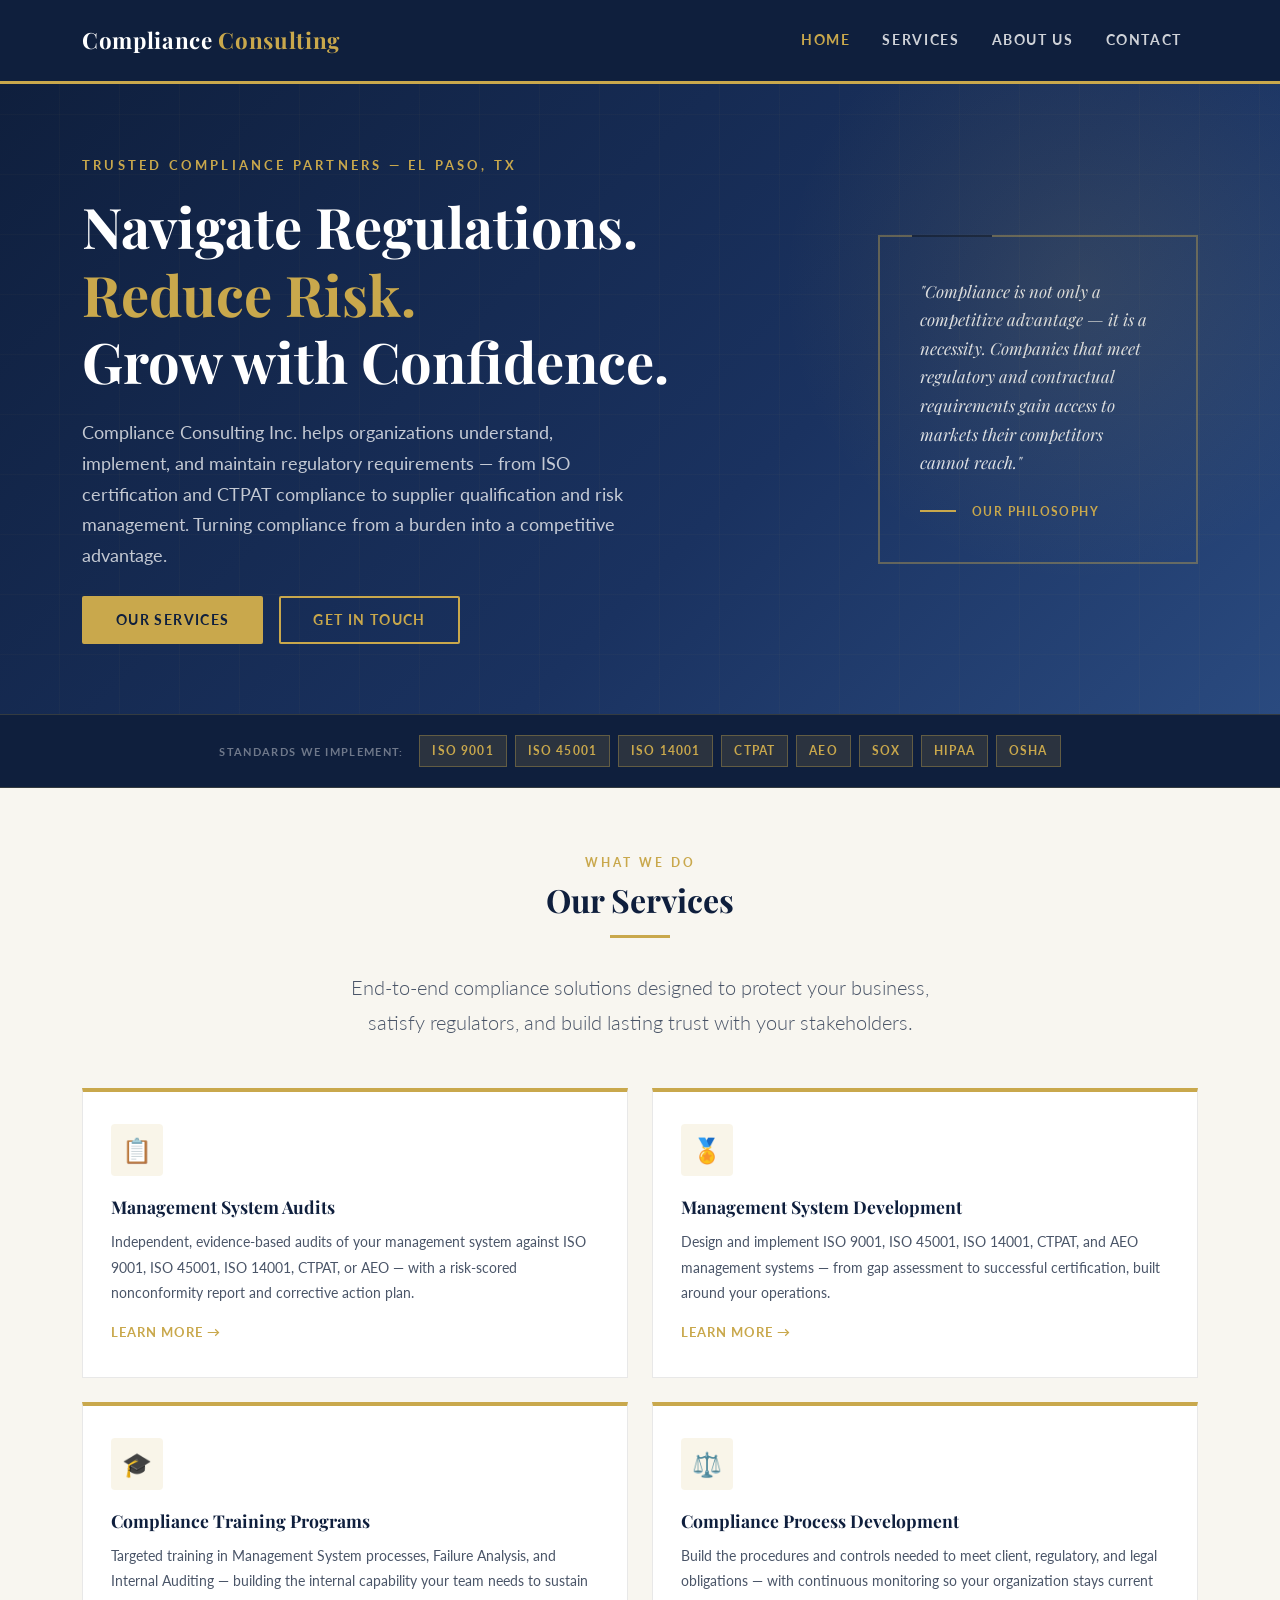
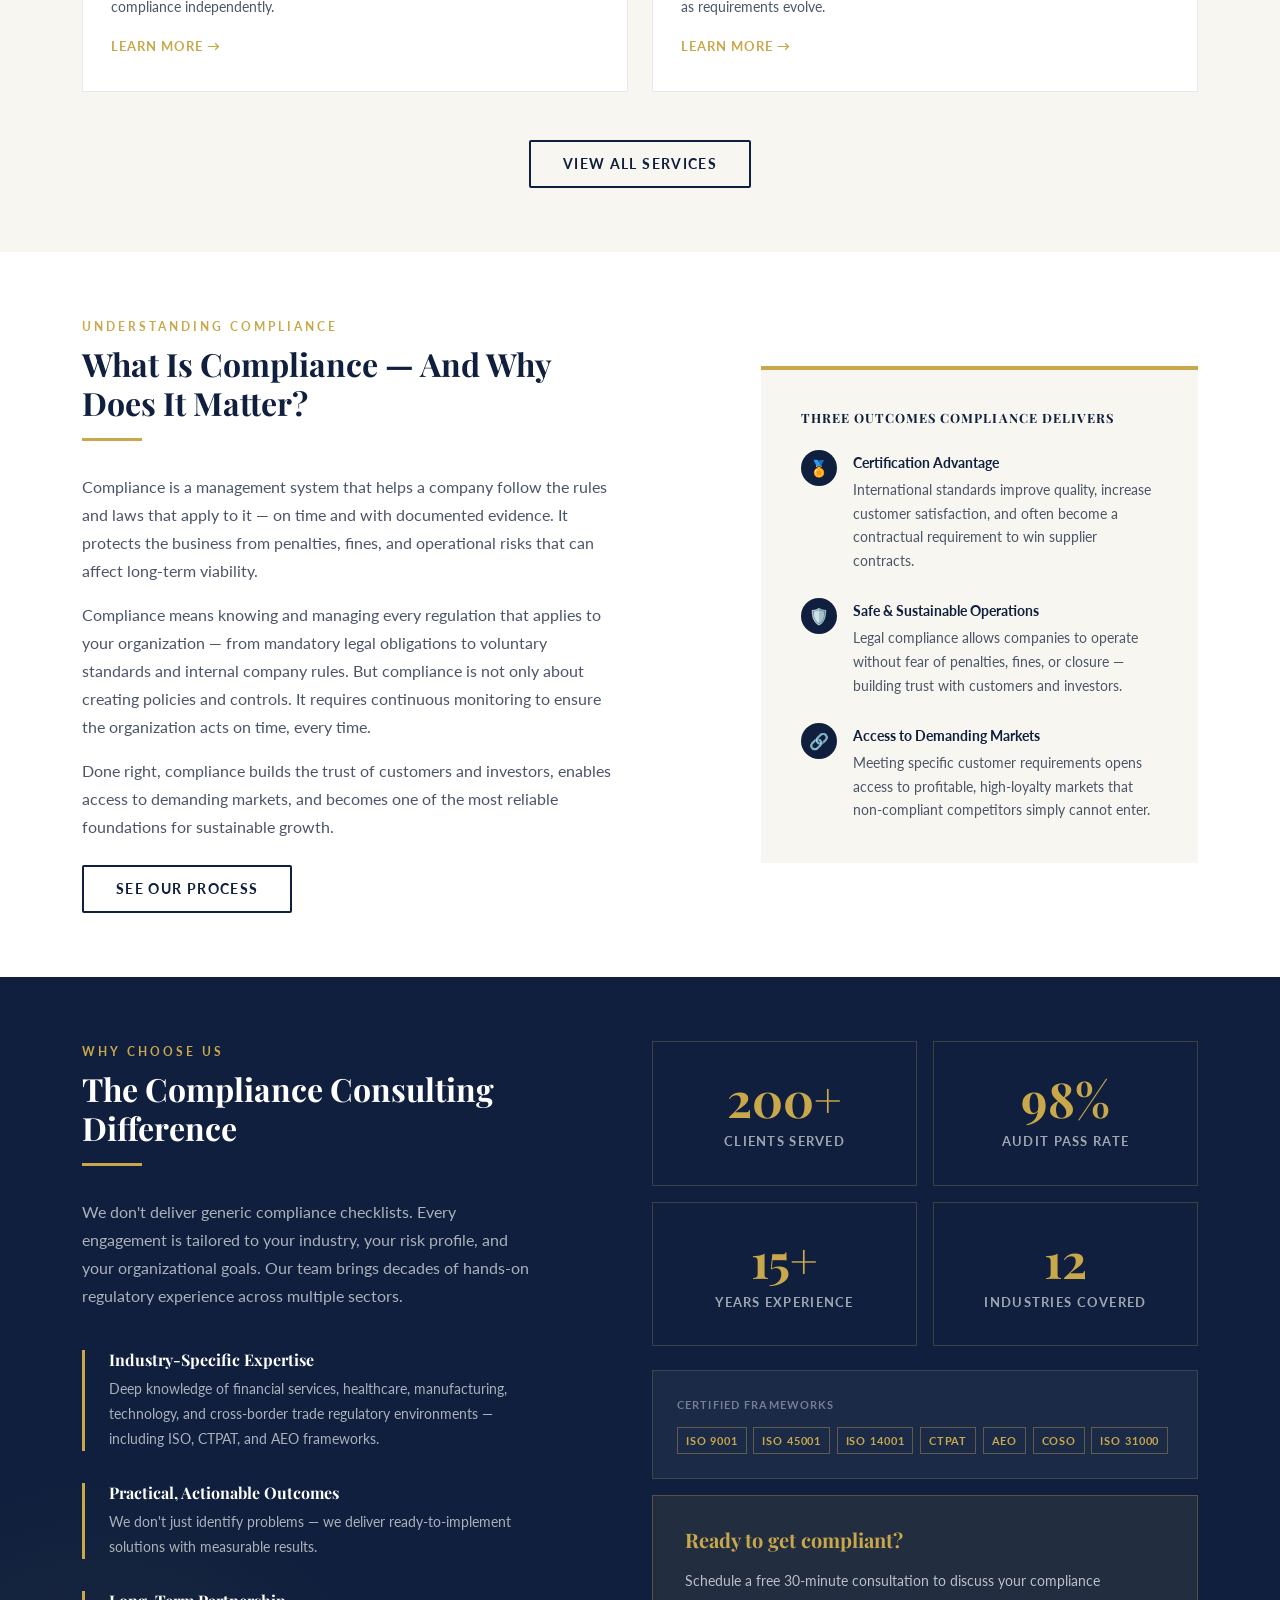
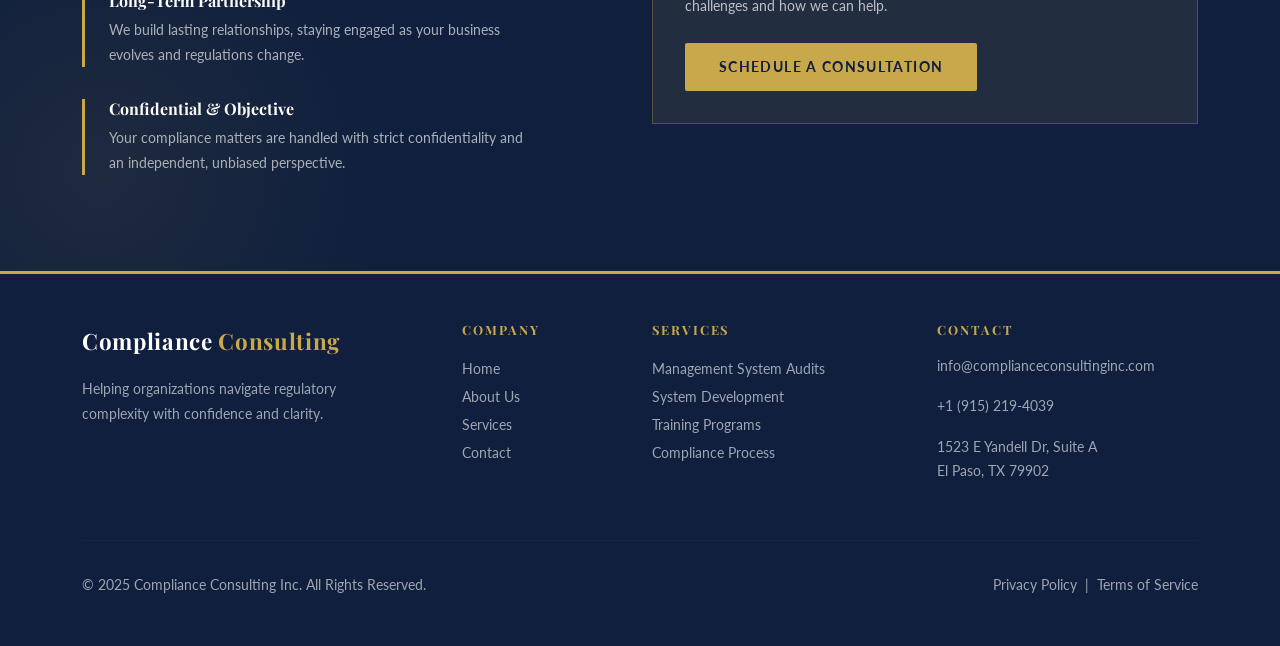
==== index.html @ f1fbb879 "Initial commit" ====
<!DOCTYPE html>
<html lang="en">
<head>
    <meta charset="UTF-8">
    <meta name="viewport" content="width=device-width, initial-scale=1.0">
    <meta name="description" content="Compliance Consulting Inc. — Expert regulatory compliance, risk management, ISO certification, and audit services in El Paso, TX.">
    <title>Compliance Consulting Inc.</title>
    <link href="https://cdn.jsdelivr.net/npm/bootstrap@5.3.0-alpha1/dist/css/bootstrap.min.css" rel="stylesheet">
    <link rel="stylesheet" href="css/styles.css">
</head>
<body>

    <!-- ===== NAVBAR ===== -->
    <nav class="navbar navbar-expand-lg navbar-dark sticky-top">
        <div class="container">
            <a class="navbar-brand" href="index.html">
                Compliance <span>Consulting</span>
            </a>
            <button class="navbar-toggler" type="button" data-bs-toggle="collapse"
                data-bs-target="#navbarNav" aria-controls="navbarNav"
                aria-expanded="false" aria-label="Toggle navigation">
                <span class="navbar-toggler-icon"></span>
            </button>
            <div class="collapse navbar-collapse" id="navbarNav">
                <ul class="navbar-nav ms-auto">
                    <li class="nav-item"><a class="nav-link active" href="#home">Home</a></li>
                    <li class="nav-item"><a class="nav-link" href="#services">Services</a></li>
                    <li class="nav-item"><a class="nav-link" href="pages/about.html">About Us</a></li>
                    <li class="nav-item"><a class="nav-link" href="pages/contact.html">Contact</a></li>
                </ul>
            </div>
        </div>
    </nav>

    <!-- ===== HERO ===== -->
    <section id="home" class="hero d-flex align-items-center py-5">
        <div class="container">
            <div class="row align-items-center">
                <div class="col-lg-7">
                    <div class="hero-content">
                        <span class="hero-eyebrow fade-up fade-up-1">Trusted Compliance Partners — El Paso, TX</span>
                        <h1 class="fade-up fade-up-2">
                            Navigate Regulations.<br>
                            <span>Reduce Risk.</span><br>
                            Grow with Confidence.
                        </h1>
                        <p class="my-4 fade-up fade-up-3">
                            Compliance Consulting Inc. helps organizations understand, implement, and maintain 
                            regulatory requirements — from ISO certification and CTPAT compliance to supplier 
                            qualification and risk management. Turning compliance from a burden into a 
                            competitive advantage.
                        </p>
                        <div class="d-flex gap-3 flex-wrap fade-up fade-up-4">
                            <a href="#services" class="btn btn-gold">Our Services</a>
                            <a href="pages/contact.html" class="btn btn-outline-gold">Get in Touch</a>
                        </div>
                    </div>
                </div>
                <div class="col-lg-5 d-none d-lg-flex justify-content-end">
                    <div style="border: 2px solid rgba(201,168,76,0.4); padding: 2.5rem; position: relative; max-width: 320px; width: 100%;">
                        <div style="position: absolute; top: -2px; left: 2rem; width: 80px; height: 2px; background: var(--navy);"></div>
                        <p style="font-family: var(--font-display); font-size: 1.05rem; color: rgba(255,255,255,0.85); font-style: italic; line-height: 1.7; margin: 0;">
                            "Compliance is not only a competitive advantage — it is a necessity. Companies that meet 
                            regulatory and contractual requirements gain access to markets their competitors cannot reach."
                        </p>
                        <div style="margin-top: 1.5rem; display: flex; align-items: center; gap: 1rem;">
                            <div style="width: 36px; height: 2px; background: var(--gold);"></div>
                            <span style="font-size: 0.75rem; font-weight: 700; letter-spacing: 0.12em; text-transform: uppercase; color: var(--gold);">Our Philosophy</span>
                        </div>
                    </div>
                </div>
            </div>
        </div>
    </section>

    <!-- ===== CREDENTIALS BAR ===== -->
    <section style="background: var(--navy); border-top: 1px solid rgba(201,168,76,0.2); border-bottom: 1px solid rgba(201,168,76,0.2); padding: 1.25rem 0;">
        <div class="container">
            <div class="d-flex align-items-center justify-content-center flex-wrap gap-2">
                <span style="font-size: 0.68rem; font-weight: 700; letter-spacing: 0.12em; text-transform: uppercase; color: rgba(255,255,255,0.4); margin-right: 0.5rem;">Standards We Implement:</span>
                <span style="font-size: 0.72rem; font-weight: 700; letter-spacing: 0.1em; text-transform: uppercase; background: rgba(201,168,76,0.15); color: var(--gold); border: 1px solid rgba(201,168,76,0.35); padding: 0.3rem 0.75rem;">ISO 9001</span>
                <span style="font-size: 0.72rem; font-weight: 700; letter-spacing: 0.1em; text-transform: uppercase; background: rgba(201,168,76,0.15); color: var(--gold); border: 1px solid rgba(201,168,76,0.35); padding: 0.3rem 0.75rem;">ISO 45001</span>
                <span style="font-size: 0.72rem; font-weight: 700; letter-spacing: 0.1em; text-transform: uppercase; background: rgba(201,168,76,0.15); color: var(--gold); border: 1px solid rgba(201,168,76,0.35); padding: 0.3rem 0.75rem;">ISO 14001</span>
                <span style="font-size: 0.72rem; font-weight: 700; letter-spacing: 0.1em; text-transform: uppercase; background: rgba(201,168,76,0.15); color: var(--gold); border: 1px solid rgba(201,168,76,0.35); padding: 0.3rem 0.75rem;">CTPAT</span>
                <span style="font-size: 0.72rem; font-weight: 700; letter-spacing: 0.1em; text-transform: uppercase; background: rgba(201,168,76,0.15); color: var(--gold); border: 1px solid rgba(201,168,76,0.35); padding: 0.3rem 0.75rem;">AEO</span>
                <span style="font-size: 0.72rem; font-weight: 700; letter-spacing: 0.1em; text-transform: uppercase; background: rgba(201,168,76,0.15); color: var(--gold); border: 1px solid rgba(201,168,76,0.35); padding: 0.3rem 0.75rem;">SOX</span>
                <span style="font-size: 0.72rem; font-weight: 700; letter-spacing: 0.1em; text-transform: uppercase; background: rgba(201,168,76,0.15); color: var(--gold); border: 1px solid rgba(201,168,76,0.35); padding: 0.3rem 0.75rem;">HIPAA</span>
                <span style="font-size: 0.72rem; font-weight: 700; letter-spacing: 0.1em; text-transform: uppercase; background: rgba(201,168,76,0.15); color: var(--gold); border: 1px solid rgba(201,168,76,0.35); padding: 0.3rem 0.75rem;">OSHA</span>
            </div>
        </div>
    </section>

    <!-- ===== SERVICES SUMMARY ===== -->
    <section id="services" class="py-5 bg-off-white">
        <div class="container py-3">
            <div class="text-center mb-5">
                <span class="section-eyebrow">What We Do</span>
                <h2>Our Services</h2>
                <div class="section-divider center"></div>
                <p class="lead" style="max-width: 600px; margin: 0 auto;">
                    End-to-end compliance solutions designed to protect your business, 
                    satisfy regulators, and build lasting trust with your stakeholders.
                </p>
            </div>

            <div class="row g-4">
                <!-- Service 1 -->
                <div class="col-lg-6 col-md-6">
                    <a href="pages/services/regulatory-compliance-audit.html" class="text-decoration-none">
                        <div class="service-card">
                            <div class="service-icon">📋</div>
                            <h5>Management System Audits</h5>
                            <p>Independent, evidence-based audits of your management system against ISO 9001, ISO 45001, ISO 14001, CTPAT, or AEO — with a risk-scored nonconformity report and corrective action plan.</p>
                            <span style="font-size: 0.8rem; font-weight: 700; letter-spacing: 0.08em; text-transform: uppercase; color: var(--gold); margin-top: 1rem; display: inline-block;">Learn More →</span>
                        </div>
                    </a>
                </div>
                <!-- Service 2 -->
                <div class="col-lg-6 col-md-6">
                    <a href="pages/services.html" class="text-decoration-none">
                        <div class="service-card">
                            <div class="service-icon">🏅</div>
                            <h5>Management System Development</h5>
                            <p>Design and implement ISO 9001, ISO 45001, ISO 14001, CTPAT, and AEO management systems — from gap assessment to successful certification, built around your operations.</p>
                            <span style="font-size: 0.8rem; font-weight: 700; letter-spacing: 0.08em; text-transform: uppercase; color: var(--gold); margin-top: 1rem; display: inline-block;">Learn More →</span>
                        </div>
                    </a>
                </div>
                <!-- Service 3 -->
                <div class="col-lg-6 col-md-6">
                    <a href="pages/services.html" class="text-decoration-none">
                        <div class="service-card">
                            <div class="service-icon">🎓</div>
                            <h5>Compliance Training Programs</h5>
                            <p>Targeted training in Management System processes, Failure Analysis, and Internal Auditing — building the internal capability your team needs to sustain compliance independently.</p>
                            <span style="font-size: 0.8rem; font-weight: 700; letter-spacing: 0.08em; text-transform: uppercase; color: var(--gold); margin-top: 1rem; display: inline-block;">Learn More →</span>
                        </div>
                    </a>
                </div>
                <!-- Service 4 -->
                <div class="col-lg-6 col-md-6">
                    <a href="pages/services.html" class="text-decoration-none">
                        <div class="service-card">
                            <div class="service-icon">⚖️</div>
                            <h5>Compliance Process Development</h5>
                            <p>Build the procedures and controls needed to meet client, regulatory, and legal obligations — with continuous monitoring so your organization stays current as requirements evolve.</p>
                            <span style="font-size: 0.8rem; font-weight: 700; letter-spacing: 0.08em; text-transform: uppercase; color: var(--gold); margin-top: 1rem; display: inline-block;">Learn More →</span>
                        </div>
                    </a>
                </div>
            </div>

            <div class="text-center mt-5">
                <a href="pages/services.html" class="btn btn-outline-navy">View All Services</a>
            </div>
        </div>
    </section>

    <!-- ===== WHAT IS COMPLIANCE ===== -->
    <section class="py-5">
        <div class="container py-3">
            <div class="row align-items-center g-5">
                <div class="col-lg-6">
                    <span class="section-eyebrow">Understanding Compliance</span>
                    <h2>What Is Compliance — And Why Does It Matter?</h2>
                    <div class="section-divider"></div>
                    <p>
                        Compliance is a management system that helps a company follow the rules and laws that apply 
                        to it — on time and with documented evidence. It protects the business from penalties, fines, 
                        and operational risks that can affect long-term viability.
                    </p>
                    <p>
                        Compliance means knowing and managing every regulation that applies to your organization — 
                        from mandatory legal obligations to voluntary standards and internal company rules. 
                        But compliance is not only about creating policies and controls. It requires continuous 
                        monitoring to ensure the organization acts on time, every time.
                    </p>
                    <p>
                        Done right, compliance builds the trust of customers and investors, enables access to 
                        demanding markets, and becomes one of the most reliable foundations for sustainable growth.
                    </p>
                    <a href="pages/services/regulatory-compliance-audit.html" class="btn btn-outline-navy mt-2">See Our Process</a>
                </div>
                <div class="col-lg-5 offset-lg-1">
                    <div style="background: var(--off-white); border-top: 4px solid var(--gold); padding: 2.5rem;">
                        <h5 style="color: var(--navy); margin-bottom: 1.5rem; text-transform: uppercase; letter-spacing: 0.08em; font-size: 0.8rem; font-weight: 700;">Three Outcomes Compliance Delivers</h5>
                        <div style="display: flex; gap: 1rem; align-items: flex-start; margin-bottom: 1.5rem;">
                            <div style="width: 36px; height: 36px; background: var(--navy); border-radius: 50%; display: flex; align-items: center; justify-content: center; flex-shrink: 0; font-size: 1rem;">🏅</div>
                            <div>
                                <p style="font-weight: 700; color: var(--navy); margin: 0 0 0.25rem 0; font-size: 0.9rem;">Certification Advantage</p>
                                <p style="color: var(--slate); font-size: 0.85rem; margin: 0;">International standards improve quality, increase customer satisfaction, and often become a contractual requirement to win supplier contracts.</p>
                            </div>
                        </div>
                        <div style="display: flex; gap: 1rem; align-items: flex-start; margin-bottom: 1.5rem;">
                            <div style="width: 36px; height: 36px; background: var(--navy); border-radius: 50%; display: flex; align-items: center; justify-content: center; flex-shrink: 0; font-size: 1rem;">🛡️</div>
                            <div>
                                <p style="font-weight: 700; color: var(--navy); margin: 0 0 0.25rem 0; font-size: 0.9rem;">Safe &amp; Sustainable Operations</p>
                                <p style="color: var(--slate); font-size: 0.85rem; margin: 0;">Legal compliance allows companies to operate without fear of penalties, fines, or closure — building trust with customers and investors.</p>
                            </div>
                        </div>
                        <div style="display: flex; gap: 1rem; align-items: flex-start;">
                            <div style="width: 36px; height: 36px; background: var(--navy); border-radius: 50%; display: flex; align-items: center; justify-content: center; flex-shrink: 0; font-size: 1rem;">🔗</div>
                            <div>
                                <p style="font-weight: 700; color: var(--navy); margin: 0 0 0.25rem 0; font-size: 0.9rem;">Access to Demanding Markets</p>
                                <p style="color: var(--slate); font-size: 0.85rem; margin: 0;">Meeting specific customer requirements opens access to profitable, high-loyalty markets that non-compliant competitors simply cannot enter.</p>
                            </div>
                        </div>
                    </div>
                </div>
            </div>
        </div>
    </section>

    <!-- ===== WHY CHOOSE US ===== -->
    <section class="why-section py-5">
        <div class="container py-3">
            <div class="row align-items-start">
                <div class="col-lg-5 mb-5 mb-lg-0">
                    <span class="section-eyebrow">Why Choose Us</span>
                    <h2 style="color: white;">The Compliance Consulting Difference</h2>
                    <div class="section-divider"></div>
                    <p style="color: rgba(255,255,255,0.65); margin-bottom: 2.5rem;">
                        We don't deliver generic compliance checklists. Every engagement is tailored 
                        to your industry, your risk profile, and your organizational goals. 
                        Our team brings decades of hands-on regulatory experience across multiple sectors.
                    </p>

                    <div class="why-card">
                        <h5>Industry-Specific Expertise</h5>
                        <p>Deep knowledge of financial services, healthcare, manufacturing, technology, and cross-border trade regulatory environments — including ISO, CTPAT, and AEO frameworks.</p>
                    </div>
                    <div class="why-card">
                        <h5>Practical, Actionable Outcomes</h5>
                        <p>We don't just identify problems — we deliver ready-to-implement solutions with measurable results.</p>
                    </div>
                    <div class="why-card">
                        <h5>Long-Term Partnership</h5>
                        <p>We build lasting relationships, staying engaged as your business evolves and regulations change.</p>
                    </div>
                    <div class="why-card">
                        <h5>Confidential &amp; Objective</h5>
                        <p>Your compliance matters are handled with strict confidentiality and an independent, unbiased perspective.</p>
                    </div>
                </div>

                <div class="col-lg-6 offset-lg-1">
                    <div class="row g-3">
                        <div class="col-6">
                            <div class="why-stat">
                                <div class="stat-number">200+</div>
                                <span class="stat-label">Clients Served</span>
                            </div>
                        </div>
                        <div class="col-6">
                            <div class="why-stat">
                                <div class="stat-number">98%</div>
                                <span class="stat-label">Audit Pass Rate</span>
                            </div>
                        </div>
                        <div class="col-6">
                            <div class="why-stat">
                                <div class="stat-number">15+</div>
                                <span class="stat-label">Years Experience</span>
                            </div>
                        </div>
                        <div class="col-6">
                            <div class="why-stat">
                                <div class="stat-number">12</div>
                                <span class="stat-label">Industries Covered</span>
                            </div>
                        </div>
                    </div>

                    <!-- Standards badges inside Why section -->
                    <div style="margin-top: 1.5rem; background: rgba(255,255,255,0.05); border: 1px solid rgba(201,168,76,0.2); padding: 1.5rem;">
                        <p style="font-size: 0.7rem; font-weight: 700; letter-spacing: 0.1em; text-transform: uppercase; color: rgba(255,255,255,0.4); margin-bottom: 0.75rem;">Certified Frameworks</p>
                        <div style="display: flex; flex-wrap: wrap; gap: 0.4rem;">
                            <span style="font-size: 0.68rem; font-weight: 700; letter-spacing: 0.08em; text-transform: uppercase; border: 1px solid rgba(201,168,76,0.4); color: var(--gold); padding: 0.2rem 0.5rem;">ISO 9001</span>
                            <span style="font-size: 0.68rem; font-weight: 700; letter-spacing: 0.08em; text-transform: uppercase; border: 1px solid rgba(201,168,76,0.4); color: var(--gold); padding: 0.2rem 0.5rem;">ISO 45001</span>
                            <span style="font-size: 0.68rem; font-weight: 700; letter-spacing: 0.08em; text-transform: uppercase; border: 1px solid rgba(201,168,76,0.4); color: var(--gold); padding: 0.2rem 0.5rem;">ISO 14001</span>
                            <span style="font-size: 0.68rem; font-weight: 700; letter-spacing: 0.08em; text-transform: uppercase; border: 1px solid rgba(201,168,76,0.4); color: var(--gold); padding: 0.2rem 0.5rem;">CTPAT</span>
                            <span style="font-size: 0.68rem; font-weight: 700; letter-spacing: 0.08em; text-transform: uppercase; border: 1px solid rgba(201,168,76,0.4); color: var(--gold); padding: 0.2rem 0.5rem;">AEO</span>
                            <span style="font-size: 0.68rem; font-weight: 700; letter-spacing: 0.08em; text-transform: uppercase; border: 1px solid rgba(201,168,76,0.4); color: var(--gold); padding: 0.2rem 0.5rem;">COSO</span>
                            <span style="font-size: 0.68rem; font-weight: 700; letter-spacing: 0.08em; text-transform: uppercase; border: 1px solid rgba(201,168,76,0.4); color: var(--gold); padding: 0.2rem 0.5rem;">ISO 31000</span>
                        </div>
                    </div>

                    <div style="margin-top: 1rem; background: rgba(201,168,76,0.1); border: 1px solid rgba(201,168,76,0.3); padding: 2rem;">
                        <h5 style="color: var(--gold); font-family: var(--font-display); margin-bottom: 1rem;">Ready to get compliant?</h5>
                        <p style="color: rgba(255,255,255,0.7); font-size: 0.9rem; margin-bottom: 1.5rem;">
                            Schedule a free 30-minute consultation to discuss your compliance challenges and how we can help.
                        </p>
                        <a href="pages/contact.html" class="btn btn-gold">Schedule a Consultation</a>
                    </div>
                </div>
            </div>
        </div>
    </section>

    <!-- ===== FOOTER ===== -->
    <footer class="py-5">
        <div class="container">
            <div class="row g-4 pb-4">
                <div class="col-lg-4">
                    <a class="navbar-brand mb-3 d-block" href="index.html" style="padding: 0;">
                        Compliance <span>Consulting</span>
                    </a>
                    <p style="max-width: 300px;">Helping organizations navigate regulatory complexity with confidence and clarity.</p>
                </div>
                <div class="col-lg-2 col-6">
                    <h5>Company</h5>
                    <ul class="list-unstyled">
                        <li><a href="index.html">Home</a></li>
                        <li><a href="pages/about.html">About Us</a></li>
                        <li><a href="pages/services.html">Services</a></li>
                        <li><a href="pages/contact.html">Contact</a></li>
                    </ul>
                </div>
                <div class="col-lg-3 col-6">
                    <h5>Services</h5>
                    <ul class="list-unstyled">
                        <li><a href="pages/services/regulatory-compliance-audit.html">Management System Audits</a></li>
                        <li><a href="pages/services.html">System Development</a></li>
                        <li><a href="pages/services.html">Training Programs</a></li>
                        <li><a href="pages/services.html">Compliance Process</a></li>
                    </ul>
                </div>
                <div class="col-lg-3">
                    <h5>Contact</h5>
                    <p>info@complianceconsultinginc.com</p>
                    <p>+1 (915) 219-4039</p>
                    <p>1523 E Yandell Dr, Suite A<br>El Paso, TX 79902</p>
                </div>
            </div>
            <hr class="footer-divider">
            <div class="d-flex justify-content-between align-items-center flex-wrap gap-2 pt-3">
                <p style="margin: 0;">&copy; 2025 Compliance Consulting Inc. All Rights Reserved.</p>
                <p style="margin: 0;"><a href="#">Privacy Policy</a> &nbsp;|&nbsp; <a href="#">Terms of Service</a></p>
            </div>
        </div>
    </footer>

    <script src="https://cdn.jsdelivr.net/npm/bootstrap@5.3.0-alpha1/dist/js/bootstrap.bundle.min.js"></script>
    <script src="js/scripts.js"></script>
</body>
</html>
---- css/styles.css ----
/* =============================================
   COMPLIANCE CONSULTING INC. — GLOBAL STYLES
   ============================================= */

@import url('https://fonts.googleapis.com/css2?family=Playfair+Display:wght@400;600;700&family=Lato:wght@300;400;700&display=swap');

/* ---- CSS Variables ---- */
:root {
    --navy:      #0f1f3d;
    --navy-mid:  #1a3260;
    --gold:      #c9a84c;
    --gold-light:#e8d5a0;
    --off-white: #f8f6f0;
    --slate:     #4a5568;
    --light-gray:#e8e8e8;
    --white:     #ffffff;
    --font-display: 'Playfair Display', Georgia, serif;
    --font-body:    'Lato', sans-serif;
}

/* ---- Base ---- */
*, *::before, *::after { box-sizing: border-box; }

body {
    font-family: var(--font-body);
    font-weight: 400;
    color: var(--navy);
    background-color: var(--white);
    line-height: 1.75;
    margin: 0;
}

h1, h2, h3, h4, h5 {
    font-family: var(--font-display);
    font-weight: 700;
    color: var(--navy);
    line-height: 1.2;
}

p { color: var(--slate); }

a { color: var(--gold); text-decoration: none; }
a:hover { color: var(--navy); }

/* ---- Navbar ---- */
.navbar {
    background-color: var(--navy) !important;
    padding: 1rem 2rem;
    border-bottom: 3px solid var(--gold);
}

.navbar-brand {
    font-family: var(--font-display);
    font-size: 1.4rem;
    font-weight: 700;
    color: var(--white) !important;
    letter-spacing: 0.03em;
}

.navbar-brand span {
    color: var(--gold);
}

.nav-link {
    font-family: var(--font-body);
    font-weight: 700;
    font-size: 0.85rem;
    letter-spacing: 0.12em;
    text-transform: uppercase;
    color: rgba(255,255,255,0.8) !important;
    padding: 0.5rem 1rem !important;
    transition: color 0.2s ease;
}

.nav-link:hover, .nav-link.active {
    color: var(--gold) !important;
}

/* ---- Hero Section ---- */
.hero {
    background: linear-gradient(135deg, var(--navy) 0%, var(--navy-mid) 60%, #2a4a7f 100%);
    min-height: 70vh;
    position: relative;
    overflow: hidden;
}

.hero::before {
    content: '';
    position: absolute;
    inset: 0;
    background-image:
        repeating-linear-gradient(
            0deg,
            transparent,
            transparent 59px,
            rgba(201,168,76,0.06) 60px
        ),
        repeating-linear-gradient(
            90deg,
            transparent,
            transparent 59px,
            rgba(201,168,76,0.06) 60px
        );
    pointer-events: none;
}

.hero::after {
    content: '';
    position: absolute;
    right: -100px;
    top: -100px;
    width: 600px;
    height: 600px;
    border-radius: 50%;
    background: radial-gradient(circle, rgba(201,168,76,0.12) 0%, transparent 70%);
    pointer-events: none;
}

.hero-content {
    position: relative;
    z-index: 2;
}

.hero-eyebrow {
    font-family: var(--font-body);
    font-size: 0.8rem;
    font-weight: 700;
    letter-spacing: 0.25em;
    text-transform: uppercase;
    color: var(--gold);
    margin-bottom: 1rem;
    display: block;
}

.hero h1 {
    color: var(--white);
    font-size: clamp(2rem, 5vw, 3.5rem);
    margin-bottom: 1.5rem;
}

.hero h1 span {
    color: var(--gold);
}

.hero p {
    color: rgba(255,255,255,0.75);
    font-size: 1.1rem;
    max-width: 560px;
}

/* ---- Buttons ---- */
.btn-gold {
    background-color: var(--gold);
    color: var(--navy);
    font-family: var(--font-body);
    font-weight: 700;
    font-size: 0.85rem;
    letter-spacing: 0.1em;
    text-transform: uppercase;
    border: 2px solid var(--gold);
    border-radius: 2px;
    padding: 0.75rem 2rem;
    transition: all 0.25s ease;
}

.btn-gold:hover {
    background-color: transparent;
    color: var(--gold);
}

.btn-outline-gold {
    background-color: transparent;
    color: var(--gold);
    font-family: var(--font-body);
    font-weight: 700;
    font-size: 0.85rem;
    letter-spacing: 0.1em;
    text-transform: uppercase;
    border: 2px solid var(--gold);
    border-radius: 2px;
    padding: 0.75rem 2rem;
    transition: all 0.25s ease;
}

.btn-outline-gold:hover {
    background-color: var(--gold);
    color: var(--navy);
}

.btn-outline-navy {
    background-color: transparent;
    color: var(--navy);
    font-family: var(--font-body);
    font-weight: 700;
    font-size: 0.85rem;
    letter-spacing: 0.1em;
    text-transform: uppercase;
    border: 2px solid var(--navy);
    border-radius: 2px;
    padding: 0.75rem 2rem;
    transition: all 0.25s ease;
}

.btn-outline-navy:hover {
    background-color: var(--navy);
    color: var(--white);
}

/* ---- Section Labels ---- */
.section-eyebrow {
    font-family: var(--font-body);
    font-size: 0.75rem;
    font-weight: 700;
    letter-spacing: 0.25em;
    text-transform: uppercase;
    color: var(--gold);
    display: block;
    margin-bottom: 0.5rem;
}

.section-divider {
    width: 60px;
    height: 3px;
    background-color: var(--gold);
    margin: 1rem 0 2rem 0;
}

.section-divider.center {
    margin: 1rem auto 2rem auto;
}

/* ---- Service Cards (Homepage Grid) ---- */
.service-card {
    background-color: var(--white);
    border: 1px solid var(--light-gray);
    border-top: 4px solid var(--gold);
    padding: 2rem 1.75rem;
    height: 100%;
    transition: transform 0.25s ease, box-shadow 0.25s ease;
    cursor: pointer;
}

.service-card:hover {
    transform: translateY(-6px);
    box-shadow: 0 16px 40px rgba(15,31,61,0.12);
}

.service-card .service-icon {
    width: 52px;
    height: 52px;
    background-color: rgba(201,168,76,0.12);
    border-radius: 4px;
    display: flex;
    align-items: center;
    justify-content: center;
    margin-bottom: 1.25rem;
    font-size: 1.5rem;
}

.service-card h5 {
    font-size: 1.1rem;
    margin-bottom: 0.75rem;
}

.service-card p {
    font-size: 0.9rem;
    margin-bottom: 0;
}

/* ---- Why Choose Us ---- */
.why-section {
    background-color: var(--navy);
    position: relative;
    overflow: hidden;
}

.why-section::before {
    content: '';
    position: absolute;
    left: -200px;
    bottom: -200px;
    width: 600px;
    height: 600px;
    border-radius: 50%;
    background: radial-gradient(circle, rgba(201,168,76,0.08) 0%, transparent 70%);
    pointer-events: none;
}

.why-card {
    border-left: 3px solid var(--gold);
    padding-left: 1.5rem;
    margin-bottom: 2rem;
}

.why-card h5 {
    color: var(--white);
    font-size: 1rem;
    margin-bottom: 0.4rem;
}

.why-card p {
    color: rgba(255,255,255,0.65);
    font-size: 0.9rem;
    margin: 0;
}

.why-stat {
    text-align: center;
    padding: 2rem 1rem;
    border: 1px solid rgba(201,168,76,0.25);
}

.why-stat .stat-number {
    font-family: var(--font-display);
    font-size: 3rem;
    font-weight: 700;
    color: var(--gold);
    line-height: 1;
}

.why-stat .stat-label {
    font-size: 0.8rem;
    font-weight: 700;
    letter-spacing: 0.1em;
    text-transform: uppercase;
    color: rgba(255,255,255,0.6);
    margin-top: 0.5rem;
    display: block;
}

/* ---- About / Mission section ---- */
.value-card {
    background-color: var(--off-white);
    border-bottom: 4px solid var(--gold);
    padding: 2rem 1.5rem;
    height: 100%;
}

.value-card h4 {
    font-size: 1.2rem;
    margin-bottom: 1rem;
}

/* ---- Services Overview Page ---- */
.service-row {
    padding: 3rem 0;
    border-bottom: 1px solid var(--light-gray);
}

.service-row:last-child {
    border-bottom: none;
}

/* ---- Dedicated Service Page ---- */
.process-step {
    display: flex;
    gap: 1.5rem;
    margin-bottom: 2.5rem;
    align-items: flex-start;
}

.step-number {
    flex-shrink: 0;
    width: 48px;
    height: 48px;
    background-color: var(--navy);
    color: var(--gold);
    font-family: var(--font-display);
    font-size: 1.2rem;
    font-weight: 700;
    border-radius: 50%;
    display: flex;
    align-items: center;
    justify-content: center;
}

.deliverable-item {
    background-color: var(--off-white);
    border-left: 4px solid var(--gold);
    padding: 1rem 1.25rem;
    margin-bottom: 0.75rem;
    font-size: 0.95rem;
    color: var(--navy);
    font-weight: 700;
}

.benefit-card {
    background-color: var(--navy);
    color: var(--white);
    padding: 1.75rem;
    height: 100%;
    position: relative;
}

.benefit-card::before {
    content: '✓';
    position: absolute;
    top: 1.25rem;
    right: 1.25rem;
    width: 28px;
    height: 28px;
    background-color: var(--gold);
    color: var(--navy);
    border-radius: 50%;
    display: flex;
    align-items: center;
    justify-content: center;
    font-size: 0.85rem;
    font-weight: 900;
    line-height: 28px;
    text-align: center;
}

.benefit-card h5 {
    color: var(--gold);
    font-size: 1rem;
    margin-bottom: 0.5rem;
}

.benefit-card p {
    color: rgba(255,255,255,0.7);
    font-size: 0.88rem;
    margin: 0;
}

/* ---- Contact Form ---- */
.contact-info-block {
    background-color: var(--navy);
    padding: 2.5rem;
    color: var(--white);
    height: 100%;
}

.contact-info-block h4 {
    color: var(--white);
    margin-bottom: 2rem;
}

.contact-info-item {
    display: flex;
    gap: 1rem;
    align-items: flex-start;
    margin-bottom: 1.75rem;
}

.contact-info-item .ci-icon {
    width: 44px;
    height: 44px;
    background-color: rgba(201,168,76,0.15);
    border: 1px solid rgba(201,168,76,0.4);
    border-radius: 4px;
    display: flex;
    align-items: center;
    justify-content: center;
    flex-shrink: 0;
    font-size: 1.1rem;
}

.contact-info-item .ci-label {
    font-size: 0.7rem;
    font-weight: 700;
    letter-spacing: 0.15em;
    text-transform: uppercase;
    color: var(--gold);
    display: block;
    margin-bottom: 0.2rem;
}

.contact-info-item .ci-value {
    color: rgba(255,255,255,0.85);
    font-size: 0.95rem;
    margin: 0;
}

.form-control {
    border: 1px solid var(--light-gray);
    border-radius: 2px;
    padding: 0.75rem 1rem;
    font-family: var(--font-body);
    font-size: 0.9rem;
    color: var(--navy);
    background-color: var(--off-white);
    transition: border-color 0.2s ease;
}

.form-control:focus {
    border-color: var(--navy);
    box-shadow: 0 0 0 3px rgba(15,31,61,0.08);
    background-color: var(--white);
}

.form-label {
    font-family: var(--font-body);
    font-weight: 700;
    font-size: 0.8rem;
    letter-spacing: 0.08em;
    text-transform: uppercase;
    color: var(--navy);
    margin-bottom: 0.4rem;
}

/* ---- Page Header Banner ---- */
.page-header {
    background: linear-gradient(135deg, var(--navy) 0%, var(--navy-mid) 100%);
    padding: 4rem 0 3rem;
    position: relative;
    overflow: hidden;
}

.page-header::after {
    content: '';
    position: absolute;
    bottom: 0;
    left: 0;
    right: 0;
    height: 4px;
    background: linear-gradient(90deg, var(--gold), var(--gold-light), var(--gold));
}

.page-header h1 {
    color: var(--white);
    margin-bottom: 0.75rem;
}

.page-header p {
    color: rgba(255,255,255,0.65);
    max-width: 600px;
}

/* ---- Footer ---- */
footer {
    background-color: var(--navy) !important;
    border-top: 3px solid var(--gold);
}

footer h5 {
    color: var(--gold);
    font-size: 0.8rem;
    font-weight: 700;
    letter-spacing: 0.15em;
    text-transform: uppercase;
    margin-bottom: 1rem;
}

footer p, footer a {
    color: rgba(255,255,255,0.6);
    font-size: 0.88rem;
}

footer a:hover {
    color: var(--gold);
}

.footer-divider {
    border-color: rgba(255,255,255,0.1);
}

/* ---- Utilities ---- */
.bg-off-white { background-color: var(--off-white); }
.bg-navy      { background-color: var(--navy); }
.text-gold    { color: var(--gold) !important; }
.text-navy    { color: var(--navy) !important; }

/* ---- Animations ---- */
@keyframes fadeUp {
    from { opacity: 0; transform: translateY(24px); }
    to   { opacity: 1; transform: translateY(0); }
}

.fade-up {
    opacity: 0;
    animation: fadeUp 0.7s ease forwards;
}

.fade-up-1 { animation-delay: 0.1s; }
.fade-up-2 { animation-delay: 0.25s; }
.fade-up-3 { animation-delay: 0.4s; }
.fade-up-4 { animation-delay: 0.55s; }

/* ---- Responsive ---- */
@media (max-width: 768px) {
    .hero { min-height: 80vh; }
    .why-stat { margin-bottom: 1rem; }
    .process-step { flex-direction: column; }
    .contact-info-block { margin-bottom: 2rem; }
}
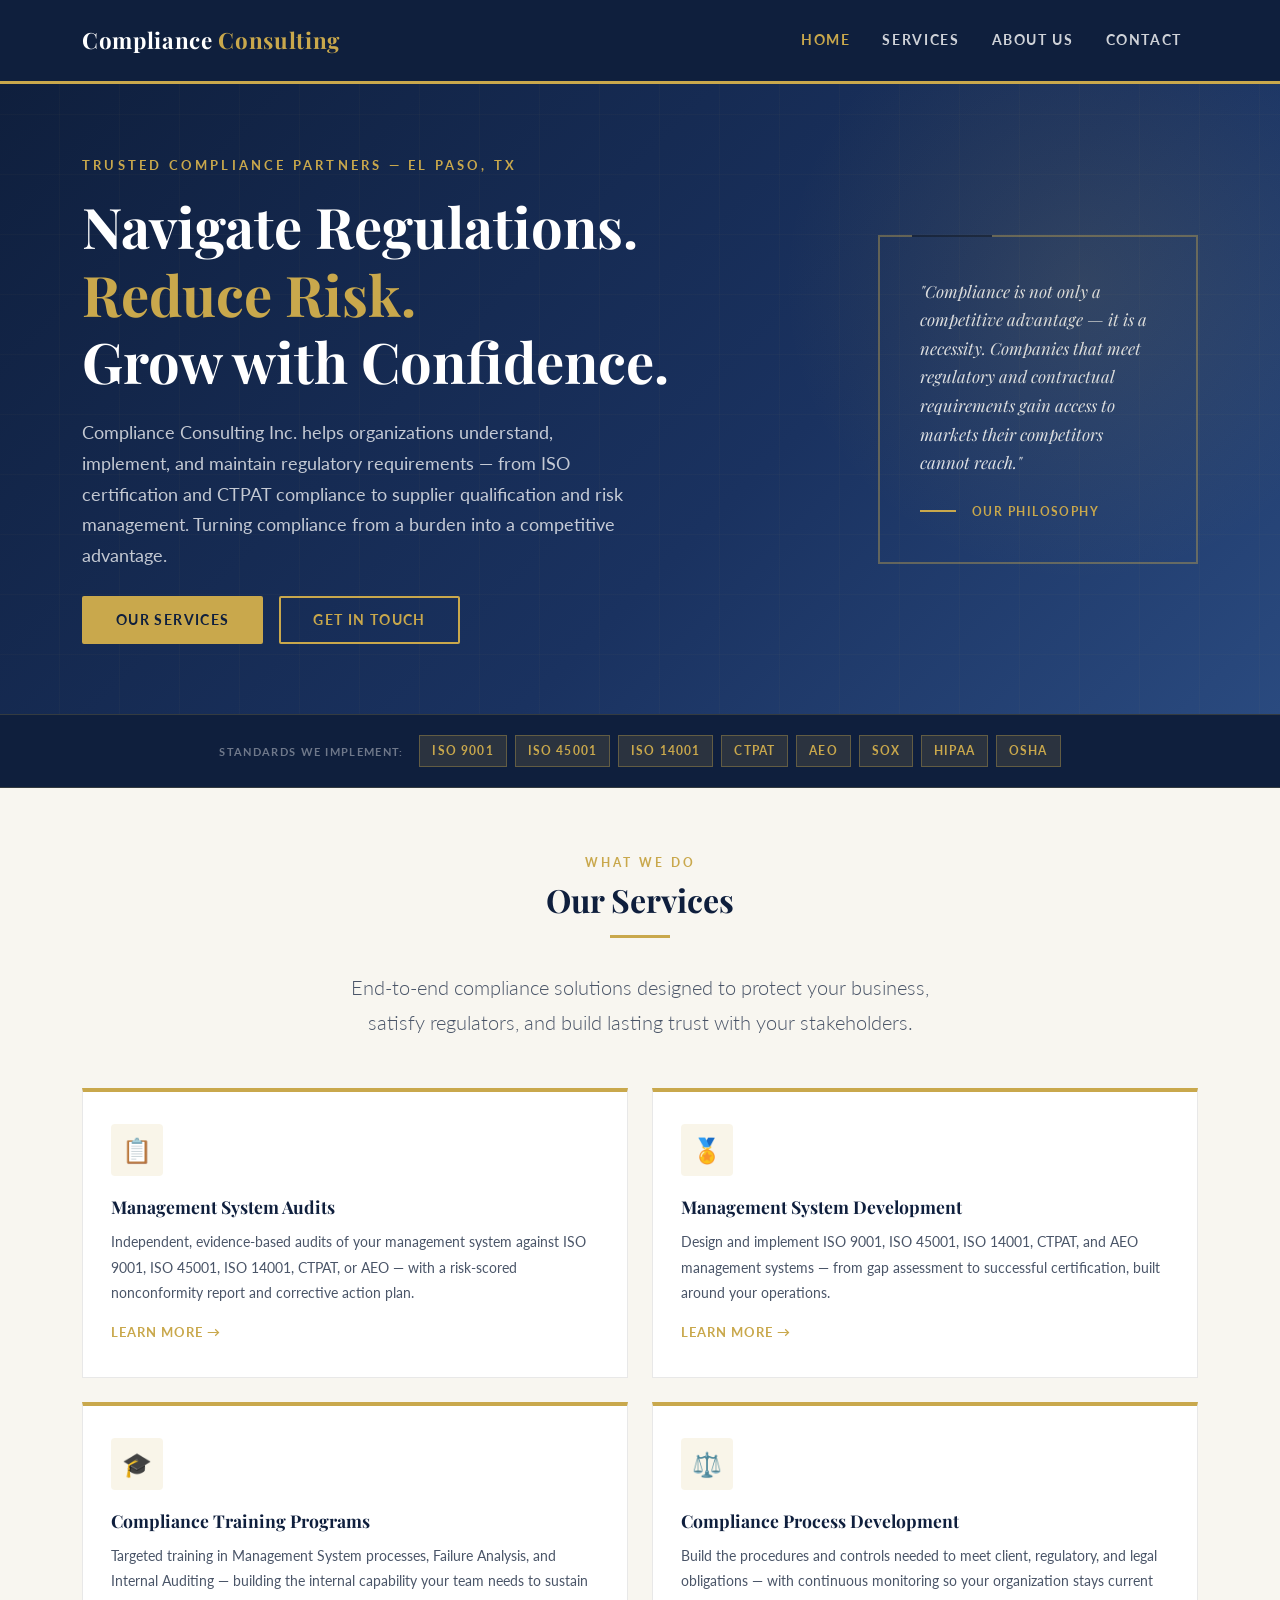
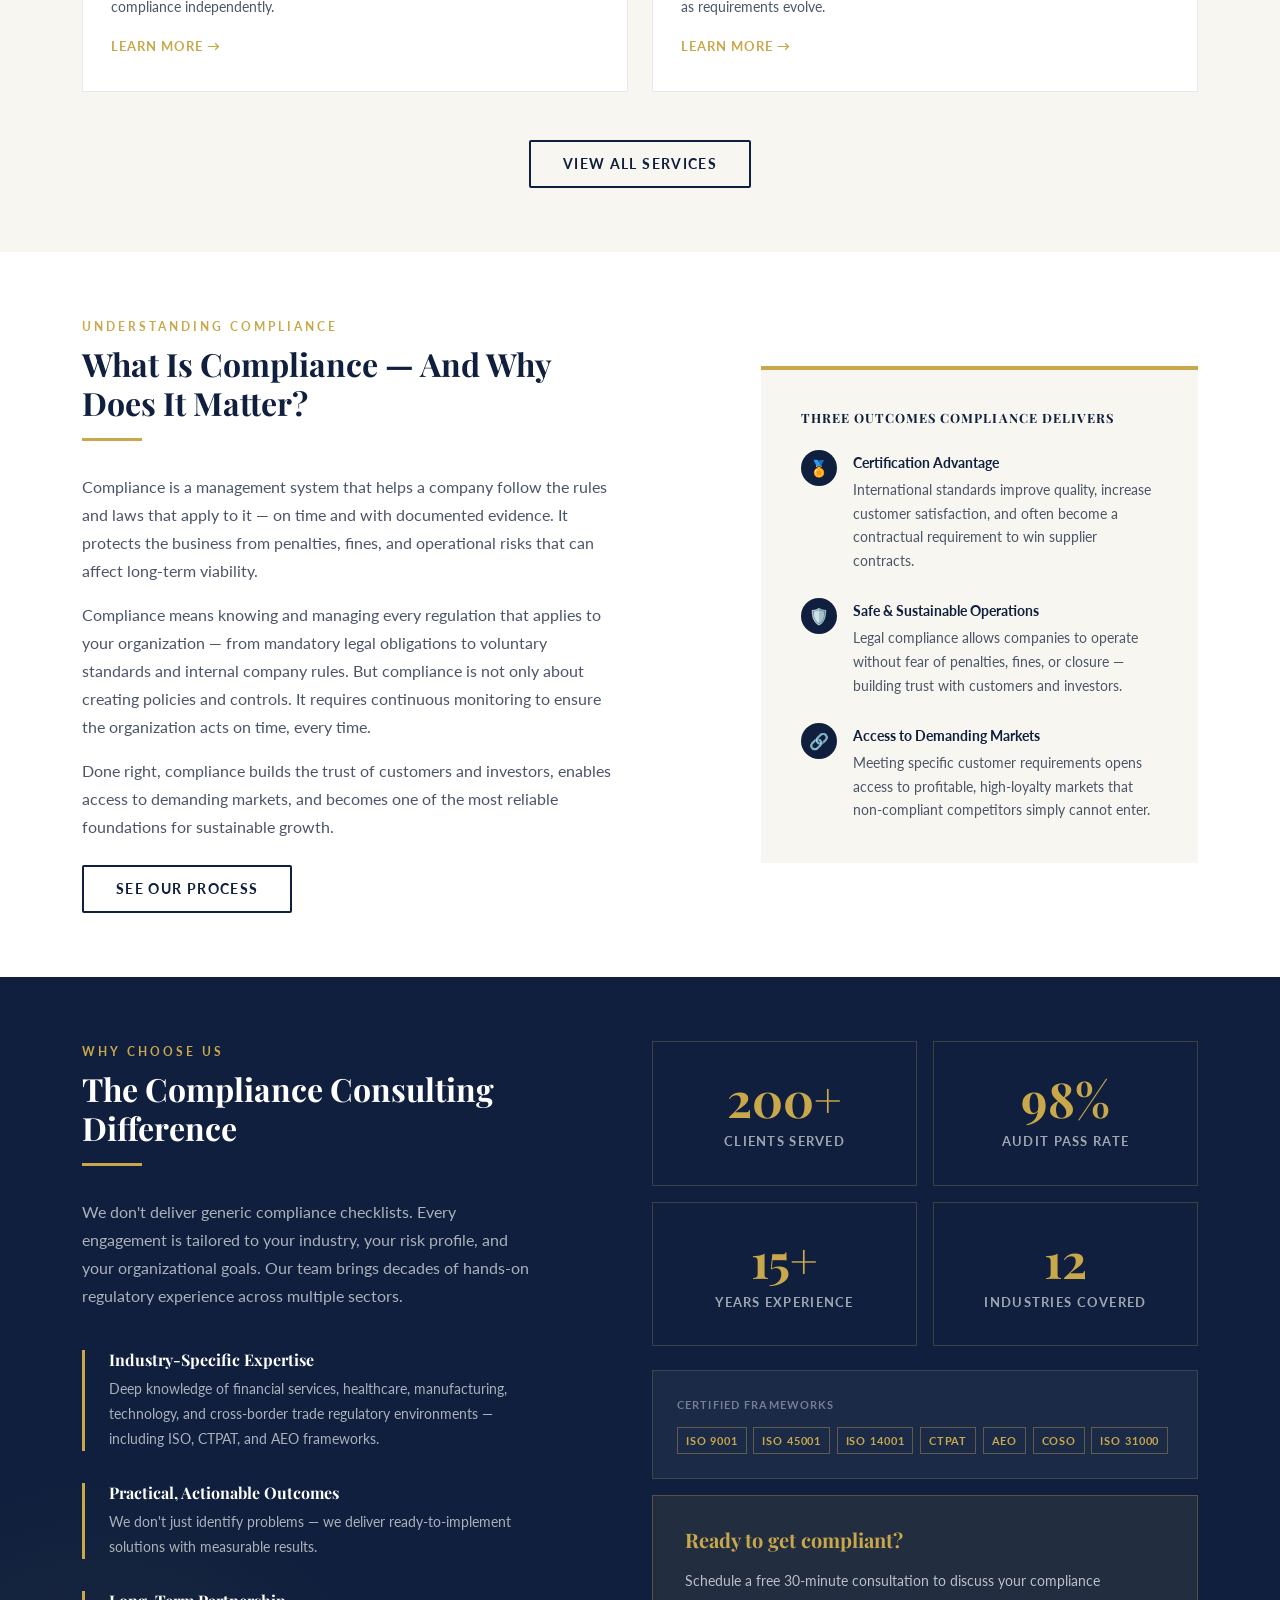
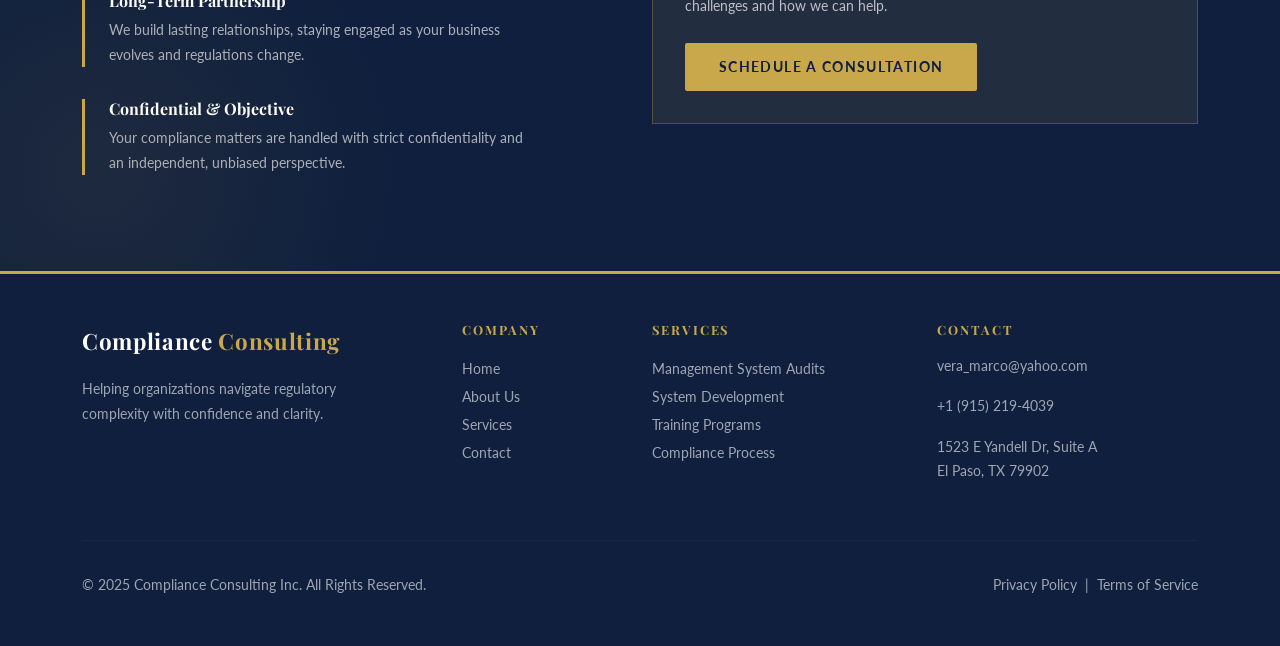
==== commit 03d2ed75: "email now vera_marco@yahoo.com" ====
--- a/index.html
+++ b/index.html
@@ -327,7 +327,7 @@
                 </div>
                 <div class="col-lg-3">
                     <h5>Contact</h5>
-                    <p>info@complianceconsultinginc.com</p>
+                    <p>vera_marco@yahoo.com</p>
                     <p>+1 (915) 219-4039</p>
                     <p>1523 E Yandell Dr, Suite A<br>El Paso, TX 79902</p>
                 </div>
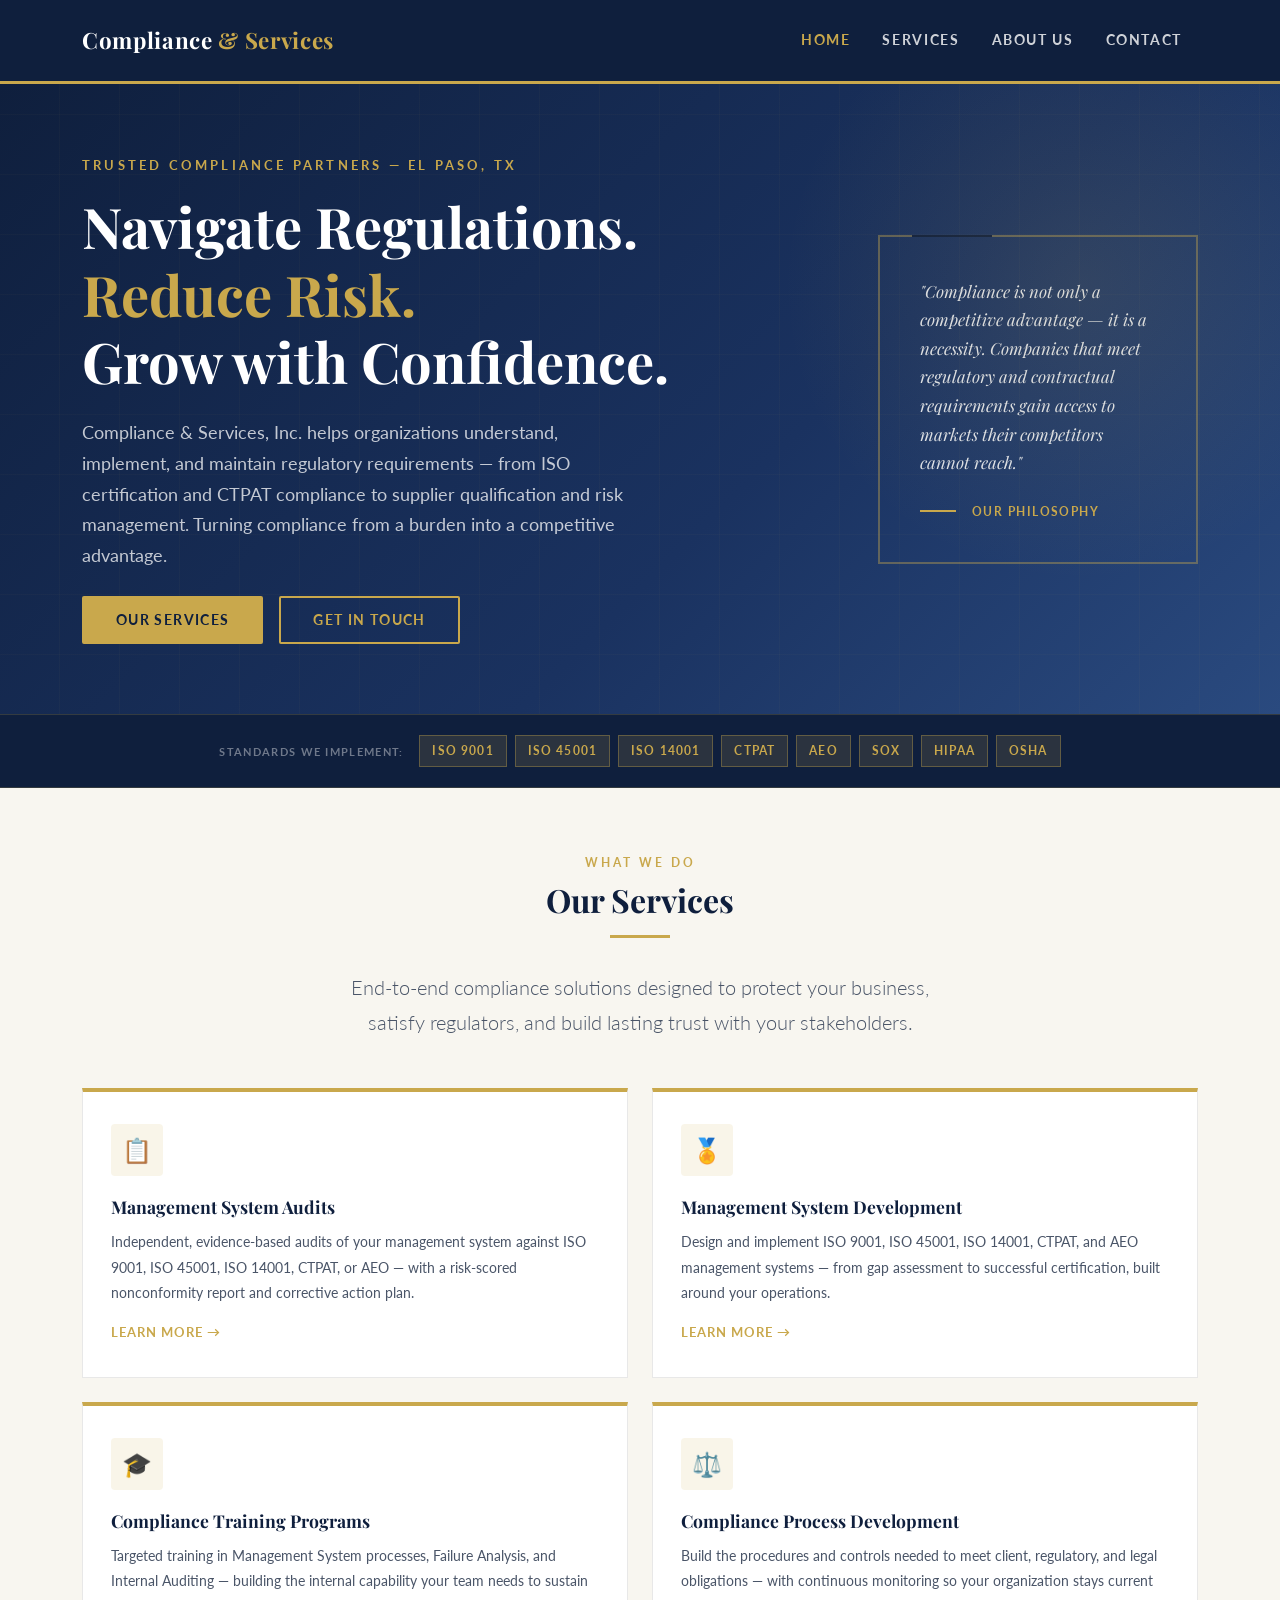
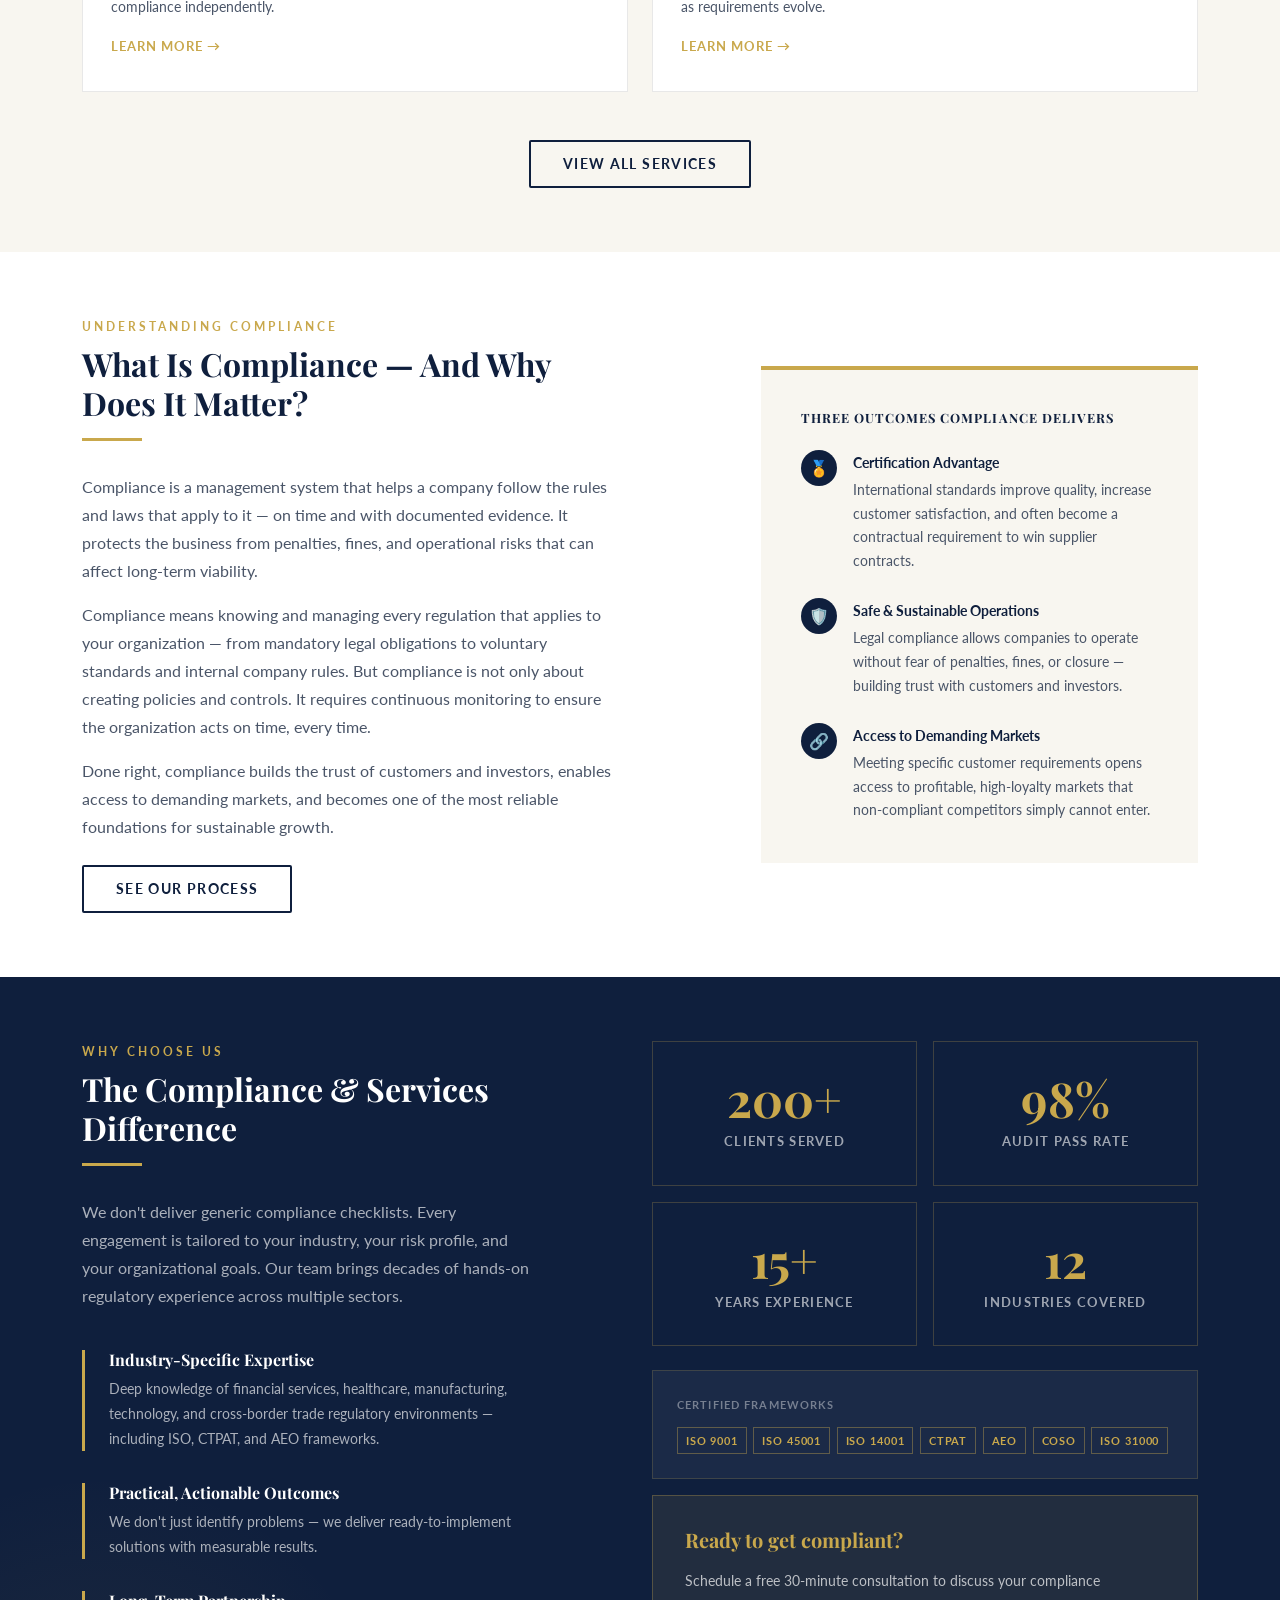
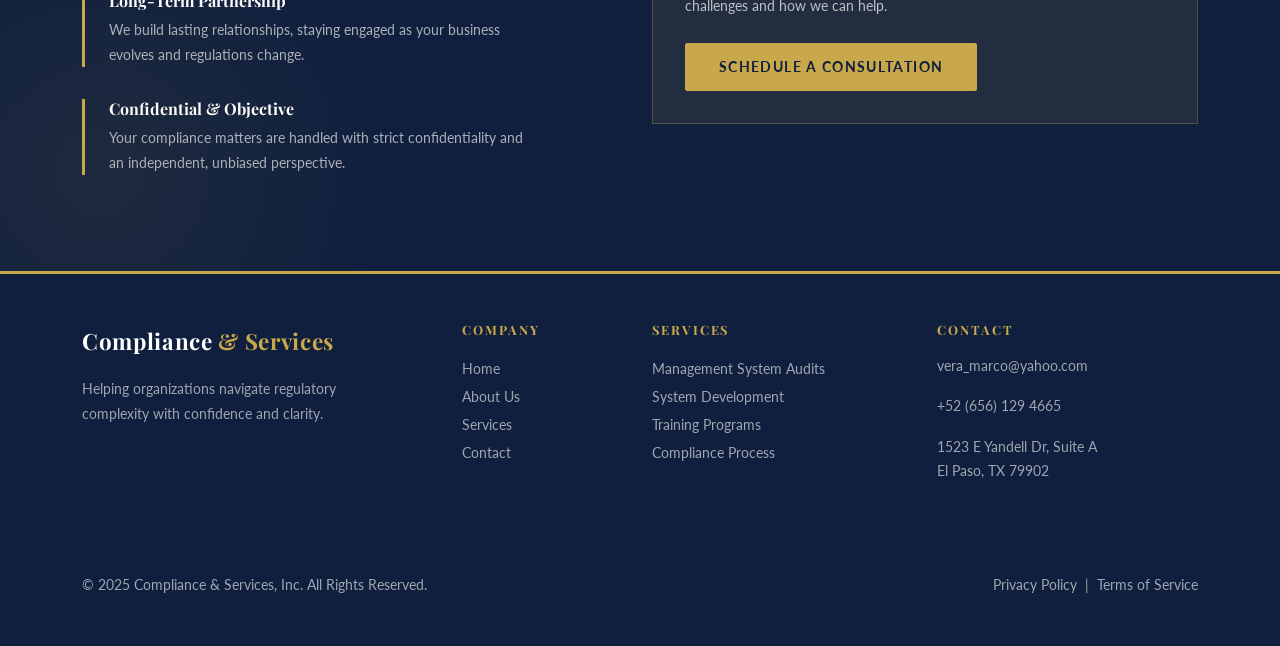
==== commit 46f5b8a1: "Changed from compliance consulting to compliance and services, also replaced with real phone no" ====
--- a/index.html
+++ b/index.html
@@ -3,8 +3,8 @@
 <head>
     <meta charset="UTF-8">
     <meta name="viewport" content="width=device-width, initial-scale=1.0">
-    <meta name="description" content="Compliance Consulting Inc. — Expert regulatory compliance, risk management, ISO certification, and audit services in El Paso, TX.">
-    <title>Compliance Consulting Inc.</title>
+    <meta name="description" content="Compliance &amp; Services, Inc. — Expert regulatory compliance, risk management, ISO certification, and audit services in El Paso, TX.">
+    <title>Compliance &amp; Services, Inc.</title>
     <link href="https://cdn.jsdelivr.net/npm/bootstrap@5.3.0-alpha1/dist/css/bootstrap.min.css" rel="stylesheet">
     <link rel="stylesheet" href="css/styles.css">
 </head>
@@ -14,7 +14,7 @@
     <nav class="navbar navbar-expand-lg navbar-dark sticky-top">
         <div class="container">
             <a class="navbar-brand" href="index.html">
-                Compliance <span>Consulting</span>
+                Compliance <span>&amp; Services</span>
             </a>
             <button class="navbar-toggler" type="button" data-bs-toggle="collapse"
                 data-bs-target="#navbarNav" aria-controls="navbarNav"
@@ -45,7 +45,7 @@
                             Grow with Confidence.
                         </h1>
                         <p class="my-4 fade-up fade-up-3">
-                            Compliance Consulting Inc. helps organizations understand, implement, and maintain 
+                            Compliance &amp; Services, Inc. helps organizations understand, implement, and maintain 
                             regulatory requirements — from ISO certification and CTPAT compliance to supplier 
                             qualification and risk management. Turning compliance from a burden into a 
                             competitive advantage.
@@ -217,7 +217,7 @@
             <div class="row align-items-start">
                 <div class="col-lg-5 mb-5 mb-lg-0">
                     <span class="section-eyebrow">Why Choose Us</span>
-                    <h2 style="color: white;">The Compliance Consulting Difference</h2>
+                    <h2 style="color: white;">The Compliance &amp; Services Difference</h2>
                     <div class="section-divider"></div>
                     <p style="color: rgba(255,255,255,0.65); margin-bottom: 2.5rem;">
                         We don't deliver generic compliance checklists. Every engagement is tailored 
@@ -303,7 +303,7 @@
             <div class="row g-4 pb-4">
                 <div class="col-lg-4">
                     <a class="navbar-brand mb-3 d-block" href="index.html" style="padding: 0;">
-                        Compliance <span>Consulting</span>
+                        Compliance <span>&amp; Services</span>
                     </a>
                     <p style="max-width: 300px;">Helping organizations navigate regulatory complexity with confidence and clarity.</p>
                 </div>
@@ -328,13 +328,13 @@
                 <div class="col-lg-3">
                     <h5>Contact</h5>
                     <p>vera_marco@yahoo.com</p>
-                    <p>+1 (915) 219-4039</p>
+                    <p>+52 (656) 129 4665</p>
                     <p>1523 E Yandell Dr, Suite A<br>El Paso, TX 79902</p>
                 </div>
             </div>
             <hr class="footer-divider">
             <div class="d-flex justify-content-between align-items-center flex-wrap gap-2 pt-3">
-                <p style="margin: 0;">&copy; 2025 Compliance Consulting Inc. All Rights Reserved.</p>
+                <p style="margin: 0;">&copy; 2025 Compliance &amp; Services, Inc. All Rights Reserved.</p>
                 <p style="margin: 0;"><a href="#">Privacy Policy</a> &nbsp;|&nbsp; <a href="#">Terms of Service</a></p>
             </div>
         </div>
